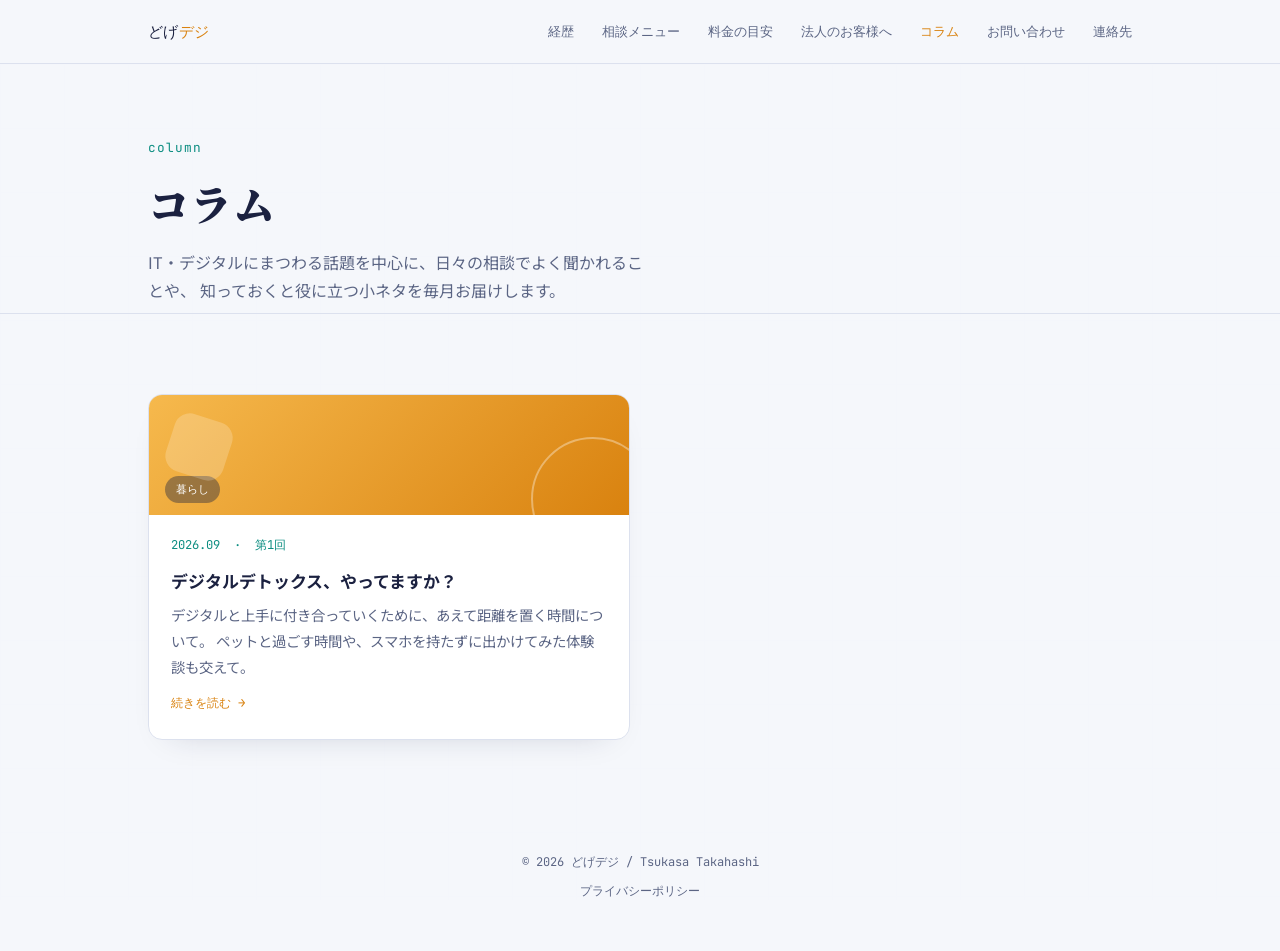
==== column.html @ 978aff8c "Update column.html" ====
<!DOCTYPE html>
<html lang="ja">
<head>
<meta charset="UTF-8">
<meta name="viewport" content="width=device-width, initial-scale=1.0">
<title>コラム | どげデジ</title>
<link rel="preconnect" href="https://fonts.googleapis.com">
<link href="https://fonts.googleapis.com/css2?family=Noto+Serif+JP:wght@500;700;900&family=Noto+Sans+JP:wght@400;500;700&family=JetBrains+Mono:wght@400;500;700&display=swap" rel="stylesheet">
<link rel="stylesheet" href="style.css">
</head>
<body>

<div class="grid-bg" aria-hidden="true"></div>

<header>
  <div class="nav">
    <a class="logo" href="index.html">どげ<span>デジ</span></a>
    <ul class="nav-links">
      <li><a href="index.html#about">経歴</a></li>
      <li><a href="index.html#services">相談メニュー</a></li>
      <li><a href="index.html#pricing">料金の目安</a></li>
      <li><a href="index.html#business">法人のお客様へ</a></li>
      <li><a href="column.html" class="is-current">コラム</a></li>
      <li><a href="index.html#inquiry">お問い合わせ</a></li>
      <li><a href="index.html#contact">連絡先</a></li>
    </ul>
  </div>
</header>

<main>
  <section class="page-header" style="border-top:none;">
    <div class="wrap">
      <div class="page-eyebrow">column</div>
      <h1 class="page-title">コラム</h1>
      <p class="page-lead">
        IT・デジタルにまつわる話題を中心に、日々の相談でよく聞かれることや、
        知っておくと役に立つ小ネタを毎月お届けします。
      </p>
    </div>
  </section>

  <section>
    <div class="wrap">
      <div class="column-list">

        <!--
          今後の更新方法:
          新しい記事を1本追加するときは、column/配下に記事ページ(例: column/2026-10-example.html)を作成し、
          このコメントの直後に <a class="column-card"> のブロックを1つ追加してください(新しい記事が一番上)。
          カードのアイキャッチ色は tone-a / tone-b / tone-c を記事ごとに順番でローテーションしてください
          （同じ色が続かないように）。column-tag にはカテゴリ名（例: 暮らし／パソコン／SNSなど）を入れます。
        -->

        <a class="column-card" href="column/2026-09-digital-detox.html">
          <div class="column-eyecatch tone-a"><span class="column-tag">暮らし</span></div>
          <div class="column-card-body">
            <div class="column-meta">2026.09 &nbsp;·&nbsp; 第1回</div>
            <h3>デジタルデトックス、やってますか？</h3>
            <p>
              デジタルと上手に付き合っていくために、あえて距離を置く時間について。
              ペットと過ごす時間や、スマホを持たずに出かけてみた体験談も交えて。
            </p>
            <span class="column-more">続きを読む →</span>
          </div>
        </a>

      </div>
    </div>
  </section>
</main>

<footer>
  <div class="wrap">
    © 2026 どげデジ / Tsukasa Takahashi
    <div class="footer-links"><a href="privacy.html">プライバシーポリシー</a></div>
  </div>
</footer>

<!-- Cloudflare Web Analytics -->
<script type='module' src='https://static.cloudflareinsights.com/beacon.min.js' data-cf-beacon='{"token": "12b37e7bf7ec488c862b0d2fe8932640"}'></script>
<!-- End Cloudflare Web Analytics -->

</body>
</html>
---- style.css ----
:root{
  --bg: #F5F7FB;
  --bg-panel: #FFFFFF;
  --bg-panel-2: #EDF0F8;
  --line: #DCE1EE;
  --text: #1B2140;
  --text-muted: #5B6584;
  --accent: #D9820F;
  --accent-tint: #F6B94D;
  --accent-soft: #0E8E82;
  --mono: 'JetBrains Mono', ui-monospace, monospace;
  --serif: 'Noto Serif JP', serif;
  --sans: 'Noto Sans JP', sans-serif;
}

*{ box-sizing:border-box; margin:0; padding:0; }

html{ scroll-behavior:smooth; }

body{
  background:var(--bg);
  color:var(--text);
  font-family:var(--sans);
  line-height:1.8;
  -webkit-font-smoothing:antialiased;
  overflow-x:hidden;
}

a{ color:inherit; }

::selection{ background:var(--accent-tint); color:#1B2140; }

:focus-visible{
  outline:2px solid var(--accent);
  outline-offset:3px;
}

.wrap{
  max-width:1040px;
  margin:0 auto;
  padding:0 28px;
}

/* background texture: faint grid, like a terminal canvas */
.grid-bg{
  position:fixed;
  inset:0;
  background-image:
    linear-gradient(var(--line) 1px, transparent 1px),
    linear-gradient(90deg, var(--line) 1px, transparent 1px);
  background-size:64px 64px;
  opacity:0.05;
  pointer-events:none;
  z-index:0;
}

/* ---------- HEADER ---------- */
header{
  position:sticky;
  top:0;
  z-index:50;
  backdrop-filter:blur(10px);
  background:rgba(245,247,251,0.86);
  border-bottom:1px solid var(--line);
}
.nav{
  display:flex;
  align-items:center;
  justify-content:space-between;
  padding:18px 28px;
  max-width:1040px;
  margin:0 auto;
}
.logo{
  font-family:var(--mono);
  font-size:0.95rem;
  letter-spacing:0.02em;
  color:var(--text);
  text-decoration:none;
}
.logo span{ color:var(--accent); }
.nav-links{
  display:flex;
  gap:28px;
  list-style:none;
  font-family:var(--mono);
  font-size:0.82rem;
  color:var(--text-muted);
}
.nav-links a{
  text-decoration:none;
  transition:color .2s ease;
}
.nav-links a:hover{ color:var(--accent); }
.nav-links a.is-current{ color:var(--accent); }
@media (max-width:640px){
  .nav-links{ gap:16px; font-size:0.72rem; }
}

/* ---------- HERO ---------- */
.hero{
  position:relative;
  z-index:1;
  padding:96px 0 88px;
}
.hero-grid{
  display:grid;
  grid-template-columns:1.1fr 1fr;
  gap:56px;
  align-items:start;
}
@media (max-width:860px){
  .hero-grid{ grid-template-columns:1fr; gap:48px; }
}

.eyebrow{
  font-family:var(--mono);
  font-size:0.8rem;
  color:var(--accent-soft);
  letter-spacing:0.08em;
  display:flex;
  align-items:center;
  gap:10px;
  margin-bottom:22px;
}
.eyebrow::before{
  content:"";
  width:8px; height:8px;
  border-radius:50%;
  background:var(--accent-soft);
  box-shadow:0 0 0 4px rgba(79,209,179,0.15);
}

h1{
  font-family:var(--serif);
  font-weight:900;
  font-size:clamp(2.1rem, 4.6vw, 3.4rem);
  line-height:1.35;
  letter-spacing:0.01em;
}
h1 .hl{ color:var(--accent); }

.hero-sub{
  margin-top:24px;
  color:var(--text-muted);
  font-size:1.02rem;
  max-width:44ch;
}

.hero-cta{
  margin-top:36px;
  display:flex;
  gap:14px;
  flex-wrap:wrap;
}
.btn{
  font-family:var(--mono);
  font-size:0.85rem;
  padding:13px 22px;
  border-radius:6px;
  text-decoration:none;
  display:inline-flex;
  align-items:center;
  gap:8px;
  transition:transform .15s ease, background .15s ease, border-color .15s ease;
}
.btn-primary{
  background:var(--accent);
  color:#FFFFFF;
  font-weight:700;
}
.btn-primary:hover{ transform:translateY(-2px); background:#C1740D; }
.btn-ghost{
  border:1px solid var(--line);
  color:var(--text);
  background:var(--bg-panel);
}
.btn-ghost:hover{ border-color:var(--accent-soft); color:var(--accent-soft); transform:translateY(-2px); }

/* ---------- PROFILE BADGE ---------- */
.profile-badge{
  display:flex;
  align-items:center;
  gap:12px;
  margin-bottom:20px;
}
.profile-photo{
  width:52px;
  height:52px;
  border-radius:50%;
  object-fit:cover;
  border:2px solid var(--bg-panel);
  box-shadow:0 0 0 2px var(--accent-soft);
  flex-shrink:0;
}
.profile-badge-text{
  display:flex;
  flex-direction:column;
  line-height:1.35;
}
.profile-name{
  font-weight:700;
  font-size:0.95rem;
  color:var(--text);
}
.profile-role{
  font-family:var(--mono);
  font-size:0.74rem;
  color:var(--text-muted);
}

/* ---------- CHAT CARD (signature element) ---------- */
.chatcard{
  background:var(--bg-panel);
  border:1px solid var(--line);
  border-radius:16px;
  overflow:hidden;
  box-shadow:0 30px 60px -24px rgba(27,33,64,0.3);
}
.chatcard-header{
  display:flex;
  align-items:center;
  gap:12px;
  padding:14px 18px;
  background:var(--bg-panel-2);
  border-bottom:1px solid var(--line);
}
.chatcard-avatar{
  width:38px;
  height:38px;
  border-radius:50%;
  object-fit:cover;
  flex-shrink:0;
}
.chatcard-header-text{
  display:flex;
  flex-direction:column;
  line-height:1.3;
}
.chatcard-name{
  font-weight:700;
  font-size:0.9rem;
  color:var(--text);
}
.chatcard-status{
  font-family:var(--mono);
  font-size:0.72rem;
  color:var(--accent-soft);
  display:flex;
  align-items:center;
  gap:6px;
}
.status-dot{
  width:7px; height:7px;
  border-radius:50%;
  background:var(--accent-soft);
  box-shadow:0 0 0 3px rgba(14,142,130,0.15);
}
.chatcard-body{
  padding:22px 18px;
  display:flex;
  flex-direction:column;
  gap:10px;
  min-height:280px;
}
.bubble-row{
  display:flex;
  opacity:0;
  animation:fadeUp .5s ease forwards;
}
.bubble-row.q{ justify-content:flex-start; }
.bubble-row.a{ justify-content:flex-end; }
.bubble{
  max-width:80%;
  padding:10px 14px;
  border-radius:16px;
  font-size:0.86rem;
  line-height:1.6;
}
.bubble-row.q .bubble{
  background:var(--bg-panel-2);
  color:var(--text);
  border-bottom-left-radius:4px;
}
.bubble-row.a .bubble{
  background:var(--accent);
  color:#FFFFFF;
  border-bottom-right-radius:4px;
}

@keyframes fadeUp{
  from{ opacity:0; transform:translateY(6px); }
  to{ opacity:1; transform:translateY(0); }
}

@media (prefers-reduced-motion: reduce){
  .bubble-row{ animation:none; opacity:1; }
  html{ scroll-behavior:auto; }
}

/* ---------- SECTION SHARED ---------- */
section{
  position:relative;
  z-index:1;
  padding:80px 0;
  border-top:1px solid var(--line);
}
.section-head{
  display:flex;
  align-items:baseline;
  gap:14px;
  margin-bottom:44px;
  flex-wrap:wrap;
}
.section-tag{
  font-family:var(--mono);
  font-size:0.78rem;
  color:var(--accent-soft);
}
.section-title{
  font-family:var(--serif);
  font-weight:700;
  font-size:clamp(1.4rem, 2.6vw, 1.9rem);
}

/* ---------- ABOUT / LOG TIMELINE ---------- */
.about-grid{
  display:grid;
  grid-template-columns:0.9fr 1.1fr;
  gap:56px;
}
@media (max-width:860px){
  .about-grid{ grid-template-columns:1fr; }
}
.about-text p{
  color:var(--text-muted);
  margin-bottom:18px;
  max-width:46ch;
}
.about-text strong{ color:var(--text); font-weight:700; }
.about-photo{
  display:block;
  width:100%;
  max-width:300px;
  aspect-ratio:3/4;
  object-fit:cover;
  border-radius:18px;
  border:1px solid var(--line);
  box-shadow:0 24px 48px -28px rgba(27,33,64,0.35);
  margin-bottom:26px;
}

.timeline{
  display:flex;
  flex-direction:column;
  border-left:1px solid var(--line);
  padding-left:24px;
}
.tl-item{
  position:relative;
  padding-bottom:34px;
}
.tl-item:last-child{ padding-bottom:0; }
.tl-item::before{
  content:"";
  position:absolute;
  left:-29px;
  top:4px;
  width:9px; height:9px;
  border-radius:50%;
  background:var(--bg);
  border:2px solid var(--accent);
}
.tl-time{
  font-family:var(--mono);
  font-size:0.72rem;
  color:var(--text-muted);
  display:block;
  margin-bottom:6px;
}
.tl-body{ color:var(--text); font-weight:500; }
.tl-desc{ color:var(--text-muted); font-size:0.92rem; margin-top:4px; }

/* ---------- SERVICES / TICKETS ---------- */
.tickets{
  display:grid;
  grid-template-columns:repeat(2, 1fr);
  gap:18px;
}
@media (max-width:640px){
  .tickets{ grid-template-columns:1fr; }
}
.ticket{
  background:var(--bg-panel);
  border:1px solid var(--line);
  border-radius:10px;
  padding:24px 22px;
  box-shadow:0 12px 30px -22px rgba(27,33,64,0.25);
  transition:border-color .2s ease, transform .2s ease, box-shadow .2s ease;
}
.ticket:hover{ border-color:var(--accent-soft); transform:translateY(-3px); box-shadow:0 18px 34px -20px rgba(27,33,64,0.3); }
.ticket-tag{
  font-family:var(--mono);
  font-size:0.72rem;
  color:var(--accent);
  display:inline-block;
  margin-bottom:12px;
  padding:3px 9px;
  border:1px solid var(--accent);
  border-radius:4px;
  background:#FBF1DF;
}
.ticket-tag.biz{
  color:var(--accent-soft);
  border-color:var(--accent-soft);
  background:#E7F5F3;
}
.ticket h3{
  font-family:var(--sans);
  font-weight:700;
  font-size:1.05rem;
  margin-bottom:8px;
}
.ticket p{
  color:var(--text-muted);
  font-size:0.9rem;
}

/* ---------- INQUIRY FORM ---------- */
.form-panel{
  background:var(--bg-panel);
  border:1px solid var(--line);
  border-radius:12px;
  padding:40px;
  box-shadow:0 20px 40px -28px rgba(27,33,64,0.3);
}
@media (max-width:640px){
  .form-panel{ padding:24px; }
}
.form-note{
  display:inline-flex;
  align-items:center;
  gap:8px;
  font-family:var(--mono);
  font-size:0.78rem;
  color:var(--accent-soft);
  background:#E7F5F3;
  border:1px solid var(--accent-soft);
  padding:8px 14px;
  border-radius:6px;
  margin-bottom:28px;
}
.field{
  margin-bottom:22px;
}
.field label{
  display:block;
  font-family:var(--mono);
  font-size:0.8rem;
  color:var(--text);
  margin-bottom:8px;
}
.field-hint{
  font-family:var(--sans);
  font-size:0.78rem;
  color:var(--text-muted);
  font-weight:400;
}
.radio-row{
  display:flex;
  gap:20px;
}
.radio-opt{
  display:flex;
  align-items:center;
  gap:8px;
  font-family:var(--sans);
  font-size:0.92rem;
  color:var(--text);
  cursor:pointer;
}
.radio-opt input{
  accent-color:var(--accent);
  width:16px; height:16px;
}
.field input[type="text"],
.field input[type="email"],
.field textarea{
  width:100%;
  font-family:var(--sans);
  font-size:0.95rem;
  color:var(--text);
  background:var(--bg);
  border:1px solid var(--line);
  border-radius:8px;
  padding:12px 14px;
  transition:border-color .2s ease;
}
.field input:focus,
.field textarea:focus{
  border-color:var(--accent-soft);
}
.field textarea{
  resize:vertical;
  min-height:120px;
}
.form-submit{
  font-family:var(--mono);
  font-size:0.9rem;
  background:var(--accent);
  color:#FFFFFF;
  font-weight:700;
  border:none;
  padding:14px 26px;
  border-radius:6px;
  cursor:pointer;
  transition:transform .15s ease, background .15s ease;
}
.form-submit:hover{ transform:translateY(-2px); background:#C1740D; }
.form-status{
  margin-top:14px;
  font-family:var(--mono);
  font-size:0.8rem;
  color:var(--text-muted);
}


.contact-panel{
  background:var(--bg-panel);
  border:1px solid var(--line);
  border-radius:12px;
  padding:40px;
  box-shadow:0 20px 40px -28px rgba(27,33,64,0.3);
}
@media (max-width:640px){
  .contact-panel{ padding:26px; }
}
.contact-lead{
  font-family:var(--serif);
  font-weight:700;
  font-size:1.5rem;
  margin-bottom:10px;
}
.contact-sub{
  color:var(--text-muted);
  margin-bottom:28px;
  max-width:50ch;
}
.contact-rows{
  font-family:var(--mono);
  font-size:0.92rem;
  display:flex;
  flex-direction:column;
  gap:14px;
}
.contact-row{
  display:flex;
  align-items:center;
  gap:12px;
  padding:14px 16px;
  background:var(--bg);
  border:1px solid var(--line);
  border-radius:8px;
  text-decoration:none;
  color:var(--text);
  transition:border-color .2s ease;
}
.contact-row:hover{ border-color:var(--accent); }
.contact-row .k{ color:var(--accent-soft); }

footer{
  padding:32px 0 48px;
  text-align:center;
  font-family:var(--mono);
  font-size:0.75rem;
  color:var(--text-muted);
  position:relative;
  z-index:1;
}
.footer-links{ margin-top:8px; }
.footer-links a{ color:var(--text-muted); text-decoration:none; }
.footer-links a:hover{ color:var(--accent-soft); }

/* ---------- PAGE HEADER (sub pages: column, article) ---------- */
.page-header{
  position:relative;
  z-index:1;
  padding:72px 0 8px;
}
.page-eyebrow{
  font-family:var(--mono);
  font-size:0.8rem;
  color:var(--accent-soft);
  letter-spacing:0.08em;
  margin-bottom:16px;
}
.page-title{
  font-family:var(--serif);
  font-weight:900;
  font-size:clamp(1.9rem, 4vw, 2.6rem);
  margin-bottom:16px;
}
.page-lead{
  color:var(--text-muted);
  max-width:56ch;
}

/* ---------- COLUMN LIST (visual card) ---------- */
.column-list{
  display:grid;
  grid-template-columns:repeat(2, 1fr);
  gap:20px;
}
@media (max-width:700px){
  .column-list{ grid-template-columns:1fr; }
}
.column-card{
  display:block;
  background:var(--bg-panel);
  border:1px solid var(--line);
  border-radius:14px;
  overflow:hidden;
  text-decoration:none;
  color:var(--text);
  box-shadow:0 14px 32px -24px rgba(27,33,64,0.25);
  transition:border-color .2s ease, transform .2s ease, box-shadow .2s ease;
}
.column-card:hover{
  border-color:var(--accent-soft);
  transform:translateY(-3px);
  box-shadow:0 18px 36px -20px rgba(27,33,64,0.3);
}
/* eyecatch: colored header block. rotate .tone-a / .tone-b / .tone-c for new articles */
.column-eyecatch{
  height:120px;
  position:relative;
  overflow:hidden;
}
.column-eyecatch.tone-a{ background:linear-gradient(135deg, var(--accent-tint), var(--accent)); }
.column-eyecatch.tone-b{ background:linear-gradient(135deg, #4FD1B3, var(--accent-soft)); }
.column-eyecatch.tone-c{ background:linear-gradient(135deg, #8C9EFF, #5B6BD9); }
.column-eyecatch::before{
  content:"";
  position:absolute;
  width:120px; height:120px;
  border:2px solid rgba(255,255,255,0.35);
  border-radius:50%;
  right:-26px; bottom:-46px;
}
.column-eyecatch::after{
  content:"";
  position:absolute;
  width:60px; height:60px;
  background:rgba(255,255,255,0.2);
  border-radius:16px;
  left:20px; top:22px;
  transform:rotate(18deg);
}
.column-eyecatch .column-tag{
  position:absolute;
  left:16px; bottom:12px;
  font-family:var(--mono);
  font-size:0.68rem;
  color:#fff;
  background:rgba(27,33,64,0.4);
  padding:4px 11px;
  border-radius:100px;
}
.column-card-body{
  padding:20px 22px 24px;
}
.column-meta{
  font-family:var(--mono);
  font-size:0.76rem;
  color:var(--accent-soft);
  display:flex;
  align-items:center;
  gap:10px;
  margin-bottom:10px;
}
.column-card h3{
  font-family:var(--sans);
  font-weight:700;
  font-size:1.06rem;
  margin-bottom:8px;
  line-height:1.6;
}
.column-card p{
  color:var(--text-muted);
  font-size:0.9rem;
}
.column-more{
  display:inline-block;
  margin-top:12px;
  font-family:var(--mono);
  font-size:0.78rem;
  color:var(--accent);
}
.column-empty{
  grid-column:1 / -1;
  background:var(--bg-panel-2);
  border:1px dashed var(--line);
  border-radius:12px;
  padding:40px 28px;
  text-align:center;
  color:var(--text-muted);
  font-size:0.94rem;
}
.column-empty strong{ color:var(--text); }

/* ---------- ARTICLE PAGE ---------- */
/* reading progress bar, fixed to the very top of the viewport */
.read-progress{
  position:fixed;
  top:0; left:0;
  width:100%;
  height:3px;
  z-index:200;
  background:transparent;
  pointer-events:none;
}
.read-progress-bar{
  height:100%;
  width:0%;
  background:var(--accent);
  transition:width .08s linear;
}
.article{
  max-width:680px;
}
.article-meta{
  font-family:var(--mono);
  font-size:0.78rem;
  color:var(--accent-soft);
  margin-bottom:18px;
  display:flex;
  flex-wrap:wrap;
  align-items:center;
  gap:6px 14px;
}
.article-meta .sep{ color:var(--line); }
.article-title{
  font-family:var(--serif);
  font-weight:900;
  font-size:clamp(1.7rem, 3.4vw, 2.3rem);
  margin-bottom:28px;
  line-height:1.5;
}
/* two-column layout: table of contents (desktop) + article body */
.article-layout{
  display:grid;
  grid-template-columns:180px 1fr;
  gap:36px;
  align-items:start;
}
@media (max-width:820px){
  .article-layout{ grid-template-columns:1fr; }
  .article-toc{ display:none; }
}
.article-toc{
  position:sticky;
  top:88px;
  background:var(--bg-panel);
  border:1px solid var(--line);
  border-radius:10px;
  padding:18px 18px;
}
.article-toc b{
  display:block;
  font-family:var(--mono);
  font-size:0.7rem;
  color:var(--accent-soft);
  margin-bottom:12px;
}
.article-toc a{
  display:block;
  font-size:0.82rem;
  color:var(--text-muted);
  text-decoration:none;
  padding:6px 0;
  border-bottom:1px dashed var(--line);
  transition:color .15s ease;
}
.article-toc a:last-child{ border-bottom:none; }
.article-toc a:hover{ color:var(--text); }
.article-toc a.is-active{ color:var(--accent); font-weight:700; }
.article-body p{
  color:var(--text);
  margin-bottom:20px;
  line-height:2;
}
.article-body h2{
  font-family:var(--serif);
  font-weight:700;
  font-size:1.3rem;
  margin:36px 0 16px;
  scroll-margin-top:88px;
}
.article-body ul{
  margin:0 0 20px 0;
  padding-left:1.3em;
  color:var(--text);
}
.article-body li{
  margin-bottom:10px;
}
.article-body strong{
  color:var(--text);
  font-weight:700;
}
.article-mark{
  background:linear-gradient(transparent 62%, var(--accent-tint) 62%);
  font-weight:700;
}
/* link to the next column entry (or back to the list, when there isn't one yet) */
.article-next{
  display:flex;
  justify-content:space-between;
  align-items:center;
  gap:16px;
  margin-top:44px;
  background:var(--bg-panel);
  border:1px solid var(--line);
  border-radius:10px;
  padding:18px 22px;
  text-decoration:none;
  color:var(--text);
  transition:border-color .2s ease, transform .2s ease;
}
.article-next:hover{ border-color:var(--accent-soft); transform:translateY(-2px); }
.article-next .label{
  display:block;
  font-family:var(--mono);
  font-size:0.7rem;
  color:var(--accent-soft);
  margin-bottom:4px;
}
.article-next .title{ font-size:0.95rem; font-weight:700; }
.article-next .arrow{ font-family:var(--mono); color:var(--accent); font-size:1.1rem; flex-shrink:0; }
.article-back{
  display:inline-flex;
  align-items:center;
  gap:8px;
  margin-top:18px;
  font-family:var(--mono);
  font-size:0.82rem;
  color:var(--text-muted);
  text-decoration:none;
}
.article-back:hover{ color:var(--accent-soft); }

/* ---------- SECTION LEAD (shared) ---------- */
.section-lead{
  color:var(--text-muted);
  max-width:60ch;
  margin-bottom:32px;
}

/* ---------- PRICING ---------- */
.price-list{
  background:var(--bg-panel);
  border:1px solid var(--line);
  border-radius:12px;
  overflow:hidden;
  box-shadow:0 14px 32px -24px rgba(27,33,64,0.25);
}
.price-row{
  display:grid;
  grid-template-columns:1fr auto;
  align-items:baseline;
  gap:6px 20px;
  padding:20px 26px;
  border-bottom:1px solid var(--line);
}
.price-row:last-child{ border-bottom:none; }
.price-name{
  font-weight:700;
  color:var(--text);
}
.price-amount{
  font-family:var(--mono);
  font-size:1.05rem;
  color:var(--accent);
  font-weight:700;
  white-space:nowrap;
}
.price-unit{
  font-size:0.78rem;
  color:var(--text-muted);
  font-weight:400;
}
.price-note{
  grid-column:1 / -1;
  color:var(--text-muted);
  font-size:0.86rem;
}
.price-row-note{
  display:block;
  background:var(--bg-panel-2);
  color:var(--text-muted);
  font-size:0.86rem;
  padding:16px 26px;
}
.price-disclaimer{
  margin-top:22px;
  color:var(--text-muted);
  font-size:0.88rem;
}
@media (max-width:640px){
  .price-row{ grid-template-columns:1fr; }
  .price-amount{ font-size:0.98rem; }
}

/* ---------- FLOW ---------- */
.flow-steps{
  display:grid;
  grid-template-columns:repeat(5, 1fr);
  gap:16px;
}
@media (max-width:960px){
  .flow-steps{ grid-template-columns:repeat(2, 1fr); }
}
@media (max-width:640px){
  .flow-steps{ grid-template-columns:1fr; }
}
.flow-step{
  background:var(--bg-panel);
  border:1px solid var(--line);
  border-radius:10px;
  padding:22px 20px;
  box-shadow:0 12px 30px -22px rgba(27,33,64,0.25);
}
.flow-num{
  font-family:var(--mono);
  font-size:0.78rem;
  color:var(--accent-soft);
  display:inline-block;
  margin-bottom:12px;
  padding:3px 9px;
  border:1px solid var(--accent-soft);
  border-radius:4px;
  background:#E7F5F3;
}
.flow-step h3{
  font-weight:700;
  font-size:1rem;
  margin-bottom:8px;
}
.flow-step p{
  color:var(--text-muted);
  font-size:0.88rem;
}

/* ---------- FAQ ---------- */
.faq-list{
  display:flex;
  flex-direction:column;
  gap:14px;
}
.faq-item{
  background:var(--bg-panel);
  border:1px solid var(--line);
  border-radius:10px;
  padding:4px 26px;
  box-shadow:0 12px 30px -22px rgba(27,33,64,0.25);
}
.faq-item summary{
  padding:20px 0;
  cursor:pointer;
  font-weight:700;
  color:var(--text);
  list-style:none;
  display:flex;
  align-items:center;
  justify-content:space-between;
  gap:16px;
}
.faq-item summary::-webkit-details-marker{ display:none; }
.faq-item summary::after{
  content:"+";
  font-family:var(--mono);
  color:var(--accent-soft);
  font-size:1.2rem;
  flex-shrink:0;
}
.faq-item[open] summary::after{ content:"\2212"; }
.faq-item .faq-answer{
  color:var(--text-muted);
  font-size:0.92rem;
  padding-bottom:22px;
  max-width:64ch;
}
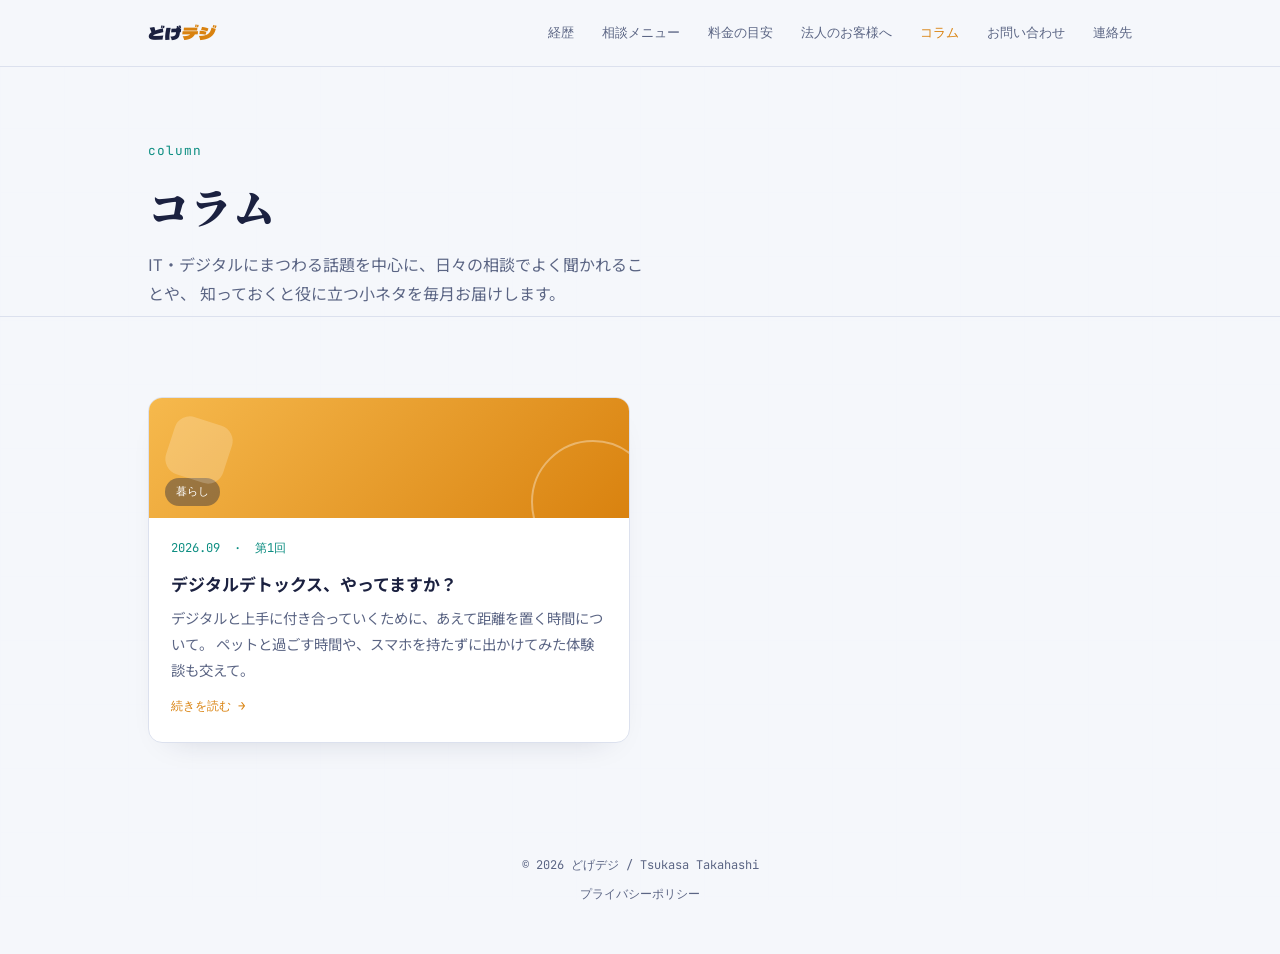
==== commit d9817434: "Update column.html" ====
--- a/column.html
+++ b/column.html
@@ -4,8 +4,18 @@
 <meta charset="UTF-8">
 <meta name="viewport" content="width=device-width, initial-scale=1.0">
 <title>コラム | どげデジ</title>
+<meta name="description" content="IT・デジタルにまつわる話題やお役立ち情報をお届けするどげデジのコラム。日々のご相談でよく聞かれることや、知っておくと便利な小ネタを毎月更新しています。">
+<link rel="canonical" href="https://dogedezi.jp/column.html">
+<meta property="og:type" content="website">
+<meta property="og:site_name" content="どげデジ">
+<meta property="og:title" content="コラム | どげデジ">
+<meta property="og:description" content="IT・デジタルにまつわる話題やお役立ち情報をお届けするどげデジのコラム。日々のご相談でよく聞かれることや、知っておくと便利な小ネタを毎月更新しています。">
+<meta property="og:url" content="https://dogedezi.jp/column.html">
+<meta property="og:image" content="https://dogedezi.jp/profile-large.jpg">
+<meta property="og:locale" content="ja_JP">
+<meta name="twitter:card" content="summary_large_image">
 <link rel="preconnect" href="https://fonts.googleapis.com">
-<link href="https://fonts.googleapis.com/css2?family=Noto+Serif+JP:wght@500;700;900&family=Noto+Sans+JP:wght@400;500;700&family=JetBrains+Mono:wght@400;500;700&display=swap" rel="stylesheet">
+<link href="https://fonts.googleapis.com/css2?family=Dela+Gothic+One&family=Noto+Serif+JP:wght@500;700;900&family=Noto+Sans+JP:wght@400;500;700&family=JetBrains+Mono:wght@400;500;700&display=swap" rel="stylesheet">
 <link rel="stylesheet" href="style.css">
 </head>
 <body>
--- a/style.css
+++ b/style.css
@@ -72,11 +72,14 @@
   margin:0 auto;
 }
 .logo{
-  font-family:var(--mono);
-  font-size:0.95rem;
-  letter-spacing:0.02em;
+  font-family:'Dela Gothic One', var(--sans);
+  font-weight:400;
+  font-size:1.05rem;
+  letter-spacing:-0.01em;
   color:var(--text);
   text-decoration:none;
+  display:inline-block;
+  transform:skewX(-6deg);
 }
 .logo span{ color:var(--accent); }
 .nav-links{
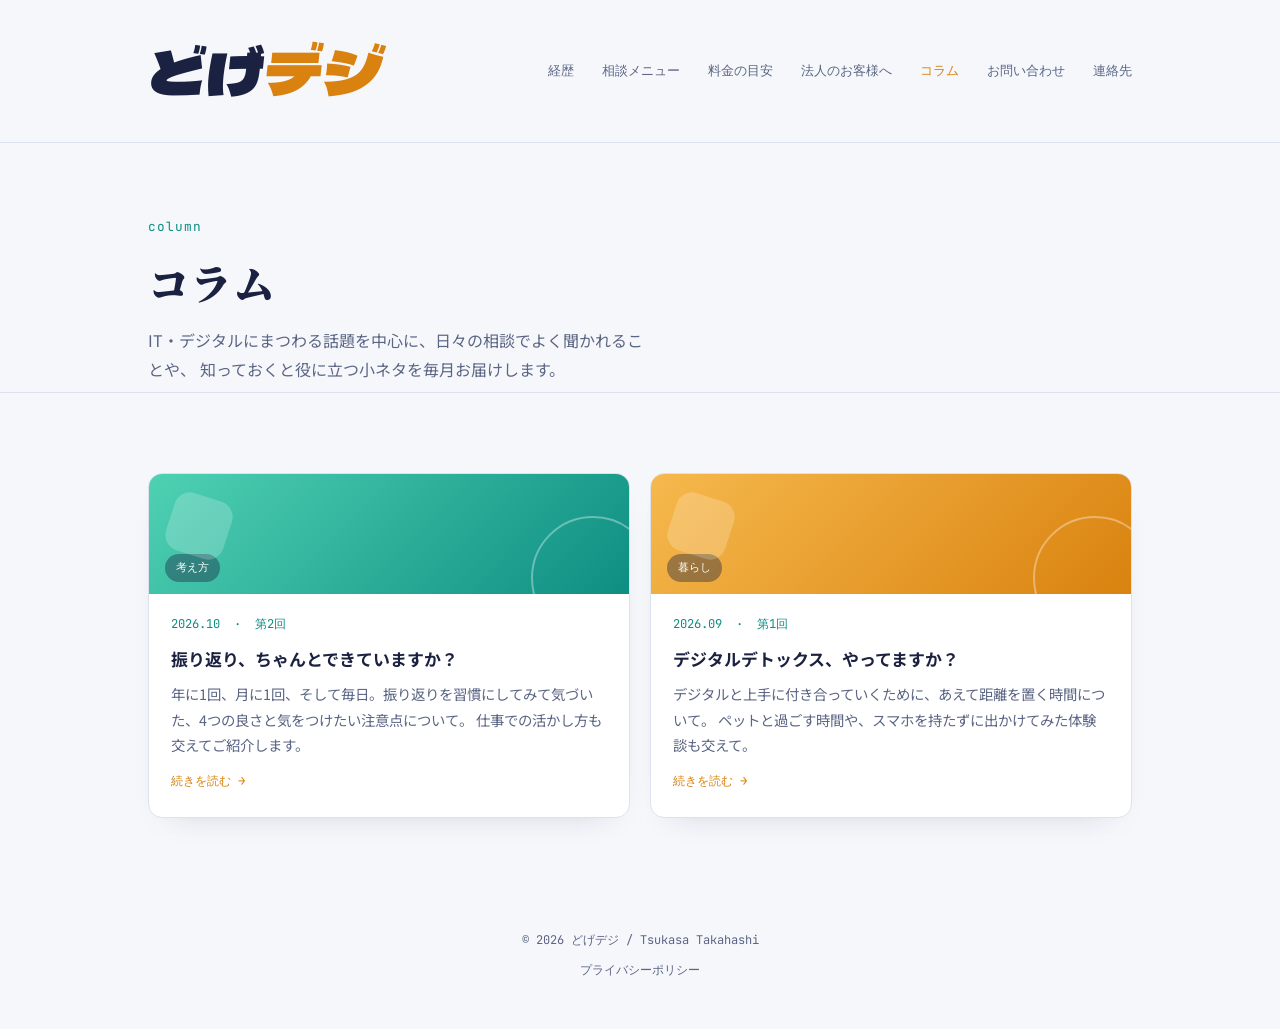
==== commit e5bfc053: "コラム一覧に10月分の記事カードを追加" ====
--- a/column.html
+++ b/column.html
@@ -6,6 +6,10 @@
 <title>コラム | どげデジ</title>
 <meta name="description" content="IT・デジタルにまつわる話題やお役立ち情報をお届けするどげデジのコラム。日々のご相談でよく聞かれることや、知っておくと便利な小ネタを毎月更新しています。">
 <link rel="canonical" href="https://dogedezi.jp/column.html">
+<link rel="icon" href="favicon.ico" sizes="any">
+<link rel="icon" type="image/png" sizes="32x32" href="favicon-32.png">
+<link rel="icon" type="image/png" sizes="192x192" href="favicon-192.png">
+<link rel="apple-touch-icon" href="apple-touch-icon.png">
 <meta property="og:type" content="website">
 <meta property="og:site_name" content="どげデジ">
 <meta property="og:title" content="コラム | どげデジ">
@@ -61,6 +65,19 @@
           （同じ色が続かないように）。column-tag にはカテゴリ名（例: 暮らし／パソコン／SNSなど）を入れます。
         -->
 
+        <a class="column-card" href="column/2026-10-reflection-habit.html">
+          <div class="column-eyecatch tone-b"><span class="column-tag">考え方</span></div>
+          <div class="column-card-body">
+            <div class="column-meta">2026.10 &nbsp;·&nbsp; 第2回</div>
+            <h3>振り返り、ちゃんとできていますか？</h3>
+            <p>
+              年に1回、月に1回、そして毎日。振り返りを習慣にしてみて気づいた、4つの良さと気をつけたい注意点について。
+              仕事での活かし方も交えてご紹介します。
+            </p>
+            <span class="column-more">続きを読む →</span>
+          </div>
+        </a>
+
         <a class="column-card" href="column/2026-09-digital-detox.html">
           <div class="column-eyecatch tone-a"><span class="column-tag">暮らし</span></div>
           <div class="column-card-body">
--- a/style.css
+++ b/style.css
@@ -74,7 +74,7 @@
 .logo{
   font-family:'Dela Gothic One', var(--sans);
   font-weight:400;
-  font-size:1.05rem;
+  font-size:3.675rem;
   letter-spacing:-0.01em;
   color:var(--text);
   text-decoration:none;
@@ -97,7 +97,9 @@
 .nav-links a:hover{ color:var(--accent); }
 .nav-links a.is-current{ color:var(--accent); }
 @media (max-width:640px){
-  .nav-links{ gap:16px; font-size:0.72rem; }
+  .nav{ flex-wrap:wrap; row-gap:10px; }
+  .nav-links{ gap:14px; font-size:0.72rem; flex-wrap:wrap; width:100%; }
+  .logo{ font-size:1.82rem; }
 }
 
 /* ---------- HERO ---------- */
@@ -570,6 +572,11 @@
 }
 .contact-row:hover{ border-color:var(--accent); }
 .contact-row .k{ color:var(--accent-soft); }
+.contact-note{
+  margin-top:18px;
+  color:var(--text-muted);
+  font-size:0.85rem;
+}
 
 footer{
   padding:32px 0 48px;
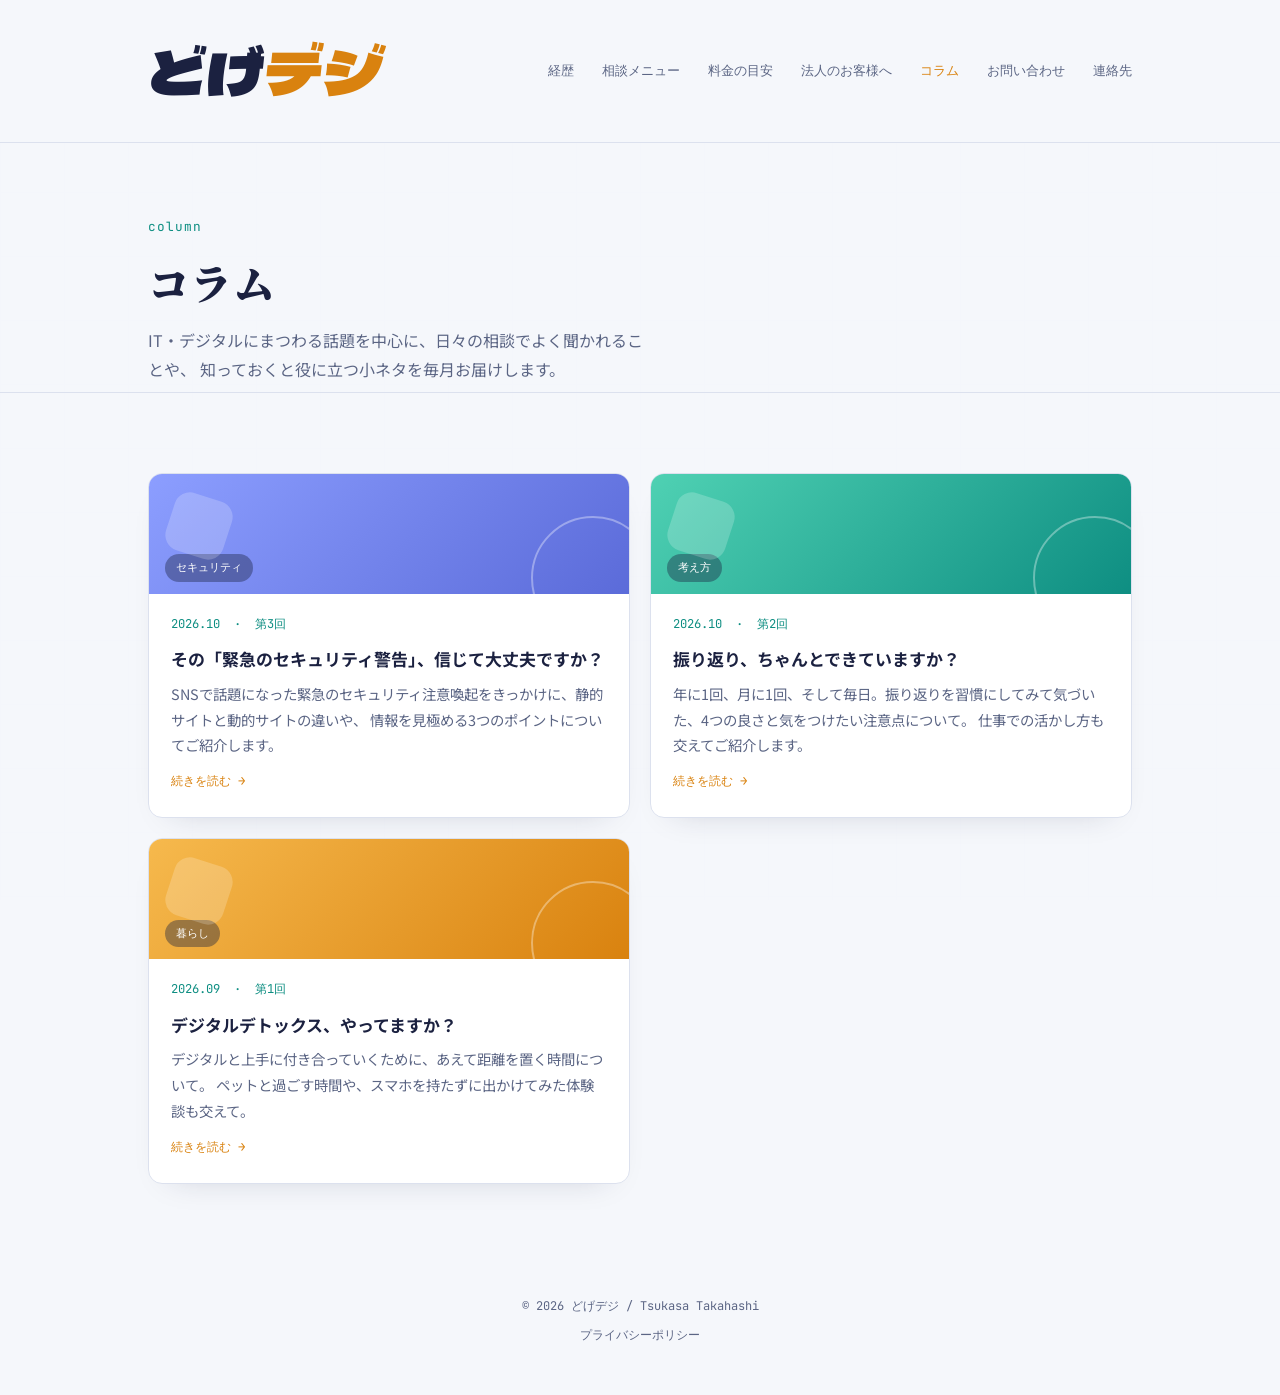
==== commit 8fa5931b: "コラム一覧に新記事（セキュリティ注意喚起について）を追加" ====
--- a/column.html
+++ b/column.html
@@ -65,6 +65,19 @@
           （同じ色が続かないように）。column-tag にはカテゴリ名（例: 暮らし／パソコン／SNSなど）を入れます。
         -->
 
+        <a class="column-card" href="column/2026-10-security-notice.html">
+          <div class="column-eyecatch tone-c"><span class="column-tag">セキュリティ</span></div>
+          <div class="column-card-body">
+            <div class="column-meta">2026.10 &nbsp;·&nbsp; 第3回</div>
+            <h3>その「緊急のセキュリティ警告」、信じて大丈夫ですか？</h3>
+            <p>
+              SNSで話題になった緊急のセキュリティ注意喚起をきっかけに、静的サイトと動的サイトの違いや、
+              情報を見極める3つのポイントについてご紹介します。
+            </p>
+            <span class="column-more">続きを読む →</span>
+          </div>
+        </a>
+
         <a class="column-card" href="column/2026-10-reflection-habit.html">
           <div class="column-eyecatch tone-b"><span class="column-tag">考え方</span></div>
           <div class="column-card-body">
--- a/style.css
+++ b/style.css
@@ -796,15 +796,28 @@
 .article-toc a.is-active{ color:var(--accent); font-weight:700; }
 .article-body p{
   color:var(--text);
-  margin-bottom:20px;
-  line-height:2;
+  margin-bottom:28px;
+  line-height:2.05;
 }
 .article-body h2{
   font-family:var(--serif);
-  font-weight:700;
-  font-size:1.3rem;
-  margin:36px 0 16px;
+  font-weight:900;
+  font-size:1.5rem;
+  margin:64px 0 22px;
+  padding-bottom:14px;
+  border-bottom:2px solid var(--line);
   scroll-margin-top:88px;
+}
+.article-body h2::before{
+  content:"";
+  display:inline-block;
+  width:26px;
+  height:4px;
+  margin-right:10px;
+  margin-bottom:4px;
+  background:var(--accent);
+  border-radius:2px;
+  vertical-align:middle;
 }
 .article-body ul{
   margin:0 0 20px 0;
@@ -812,7 +825,8 @@
   color:var(--text);
 }
 .article-body li{
-  margin-bottom:10px;
+  margin-bottom:14px;
+  line-height:1.8;
 }
 .article-body strong{
   color:var(--text);
@@ -821,6 +835,47 @@
 .article-mark{
   background:linear-gradient(transparent 62%, var(--accent-tint) 62%);
   font-weight:700;
+}
+/* ---------- ARTICLE BENEFIT GRID (icon cards inside column articles) ---------- */
+.benefit-grid{
+  display:grid;
+  grid-template-columns:1fr 1fr;
+  gap:16px;
+  margin:0 0 28px 0;
+}
+@media (max-width:560px){
+  .benefit-grid{ grid-template-columns:1fr; }
+}
+.benefit-card{
+  background:var(--bg-panel);
+  border:1px solid var(--line);
+  border-radius:12px;
+  padding:22px;
+}
+.benefit-card .benefit-icon{
+  width:40px;
+  height:40px;
+  display:flex;
+  align-items:center;
+  justify-content:center;
+  background:var(--accent-tint);
+  border-radius:10px;
+  margin-bottom:14px;
+  color:var(--accent);
+}
+.benefit-card .benefit-icon svg{ width:22px; height:22px; }
+.benefit-card h3{
+  font-family:var(--sans);
+  font-size:1rem;
+  font-weight:700;
+  color:var(--text);
+  margin-bottom:8px;
+}
+.benefit-card p{
+  font-size:0.88rem;
+  color:var(--text-muted);
+  line-height:1.75;
+  margin:0;
 }
 /* link to the next column entry (or back to the list, when there isn't one yet) */
 .article-next{
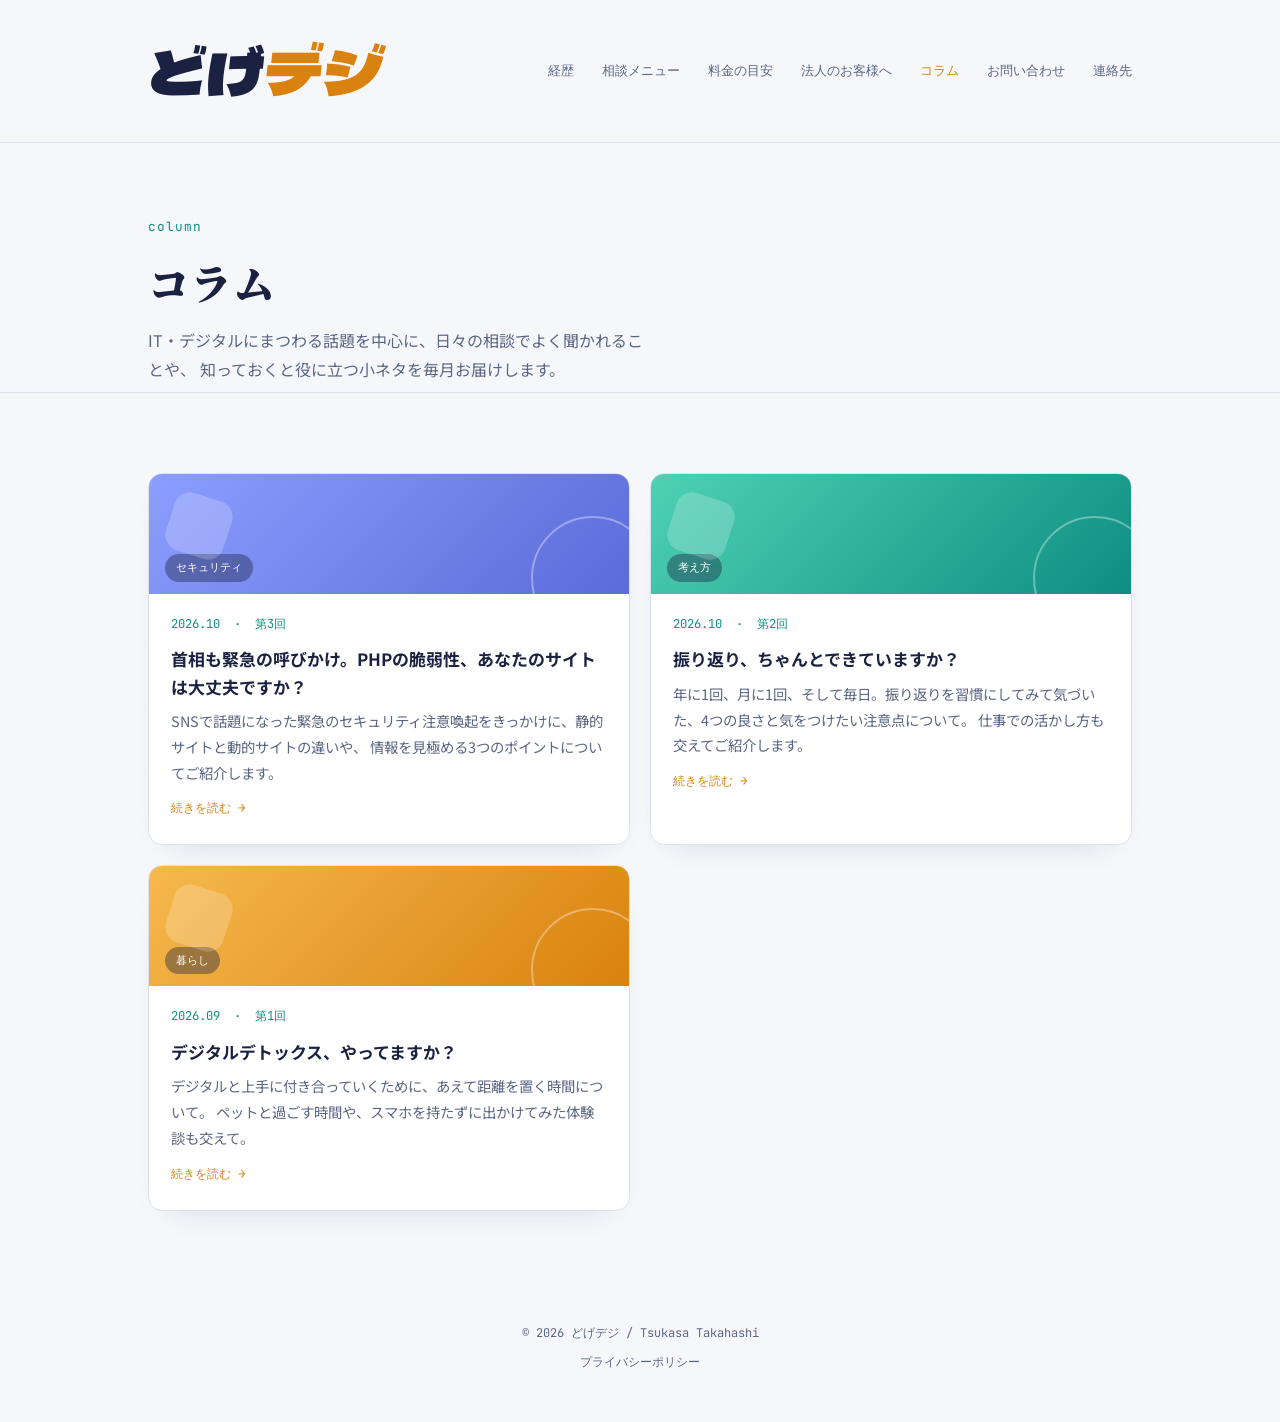
==== commit a82ff784: "コラム一覧のタイトルを事実確認後の内容に更新" ====
--- a/column.html
+++ b/column.html
@@ -69,7 +69,7 @@
           <div class="column-eyecatch tone-c"><span class="column-tag">セキュリティ</span></div>
           <div class="column-card-body">
             <div class="column-meta">2026.10 &nbsp;·&nbsp; 第3回</div>
-            <h3>その「緊急のセキュリティ警告」、信じて大丈夫ですか？</h3>
+            <h3>首相も緊急の呼びかけ。PHPの脆弱性、あなたのサイトは大丈夫ですか？</h3>
             <p>
               SNSで話題になった緊急のセキュリティ注意喚起をきっかけに、静的サイトと動的サイトの違いや、
               情報を見極める3つのポイントについてご紹介します。
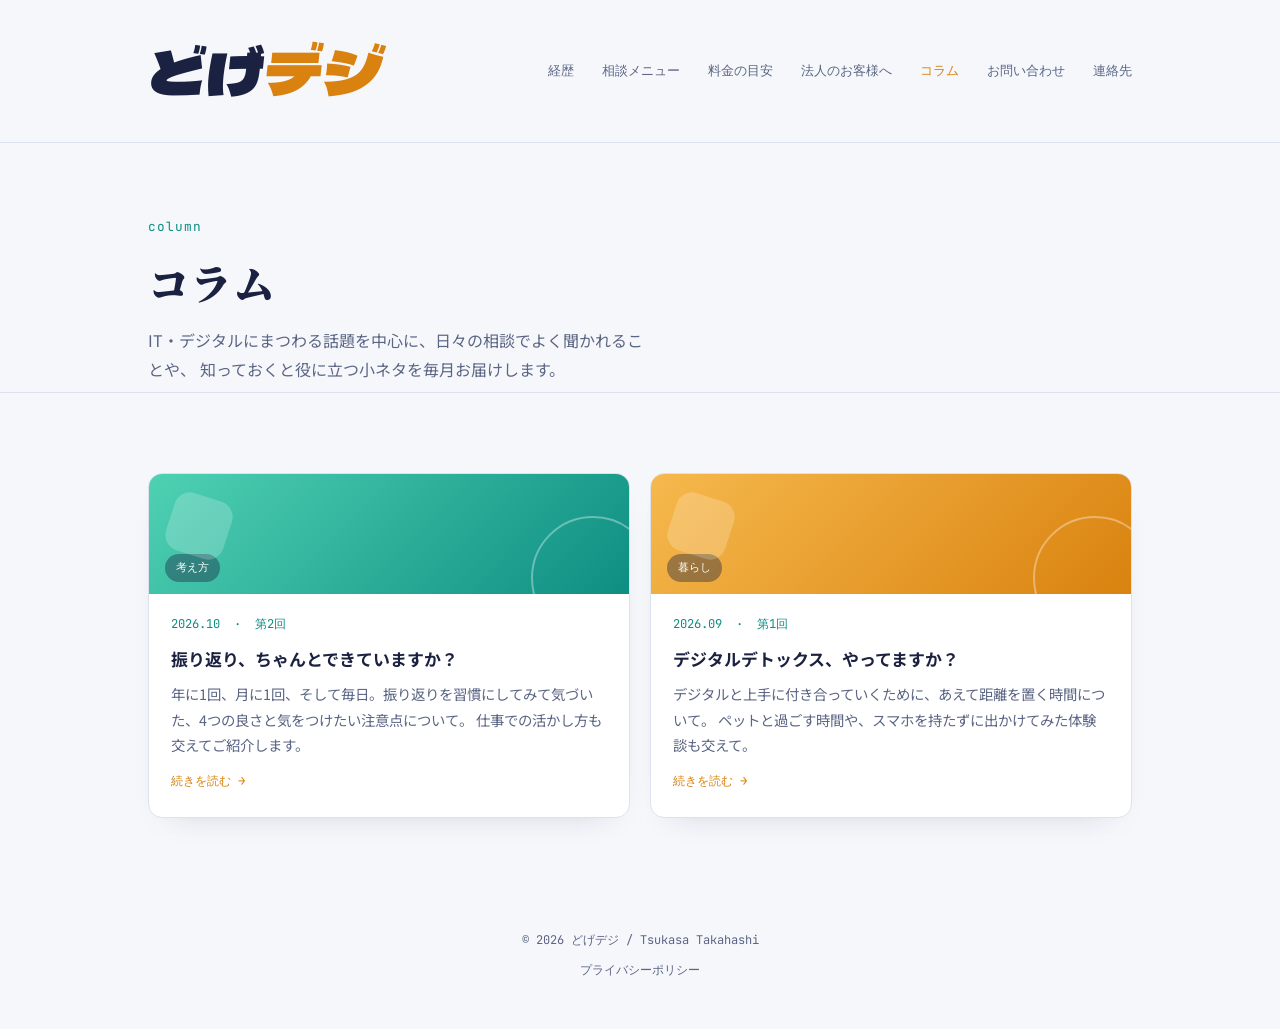
==== commit 84bae337: "お知らせ記事をコラム一覧から除外（お知らせはトップページのみに掲載）" ====
--- a/column.html
+++ b/column.html
@@ -59,24 +59,13 @@
 
         <!--
           今後の更新方法:
-          新しい記事を1本追加するときは、column/配下に記事ページ(例: column/2026-10-example.html)を作成し、
+          このページは「コラム」記事のみを掲載します（お知らせ・単発の告知はトップページの
+          お知らせグループに掲載し、ここには含めません）。
+          新しいコラム記事を1本追加するときは、column/配下に記事ページ(例: column/2026-11-example.html)を作成し、
           このコメントの直後に <a class="column-card"> のブロックを1つ追加してください(新しい記事が一番上)。
           カードのアイキャッチ色は tone-a / tone-b / tone-c を記事ごとに順番でローテーションしてください
           （同じ色が続かないように）。column-tag にはカテゴリ名（例: 暮らし／パソコン／SNSなど）を入れます。
         -->
-
-        <a class="column-card" href="column/2026-10-security-notice.html">
-          <div class="column-eyecatch tone-c"><span class="column-tag">セキュリティ</span></div>
-          <div class="column-card-body">
-            <div class="column-meta">2026.10 &nbsp;·&nbsp; 第3回</div>
-            <h3>首相も緊急の呼びかけ。PHPの脆弱性、あなたのサイトは大丈夫ですか？</h3>
-            <p>
-              SNSで話題になった緊急のセキュリティ注意喚起をきっかけに、静的サイトと動的サイトの違いや、
-              情報を見極める3つのポイントについてご紹介します。
-            </p>
-            <span class="column-more">続きを読む →</span>
-          </div>
-        </a>
 
         <a class="column-card" href="column/2026-10-reflection-habit.html">
           <div class="column-eyecatch tone-b"><span class="column-tag">考え方</span></div>
--- a/style.css
+++ b/style.css
@@ -616,6 +616,30 @@
 }
 
 /* ---------- COLUMN LIST (visual card) ---------- */
+.news-group{
+  margin-bottom:48px;
+}
+.news-group:last-child{
+  margin-bottom:0;
+}
+.news-group-title{
+  display:flex;
+  align-items:center;
+  gap:10px;
+  font-family:var(--sans);
+  font-weight:700;
+  font-size:0.95rem;
+  letter-spacing:0.04em;
+  color:var(--text-muted);
+  margin-bottom:18px;
+}
+.news-group-title::before{
+  content:"";
+  width:18px;
+  height:2px;
+  background:var(--accent);
+  display:inline-block;
+}
 .column-list{
   display:grid;
   grid-template-columns:repeat(2, 1fr);
